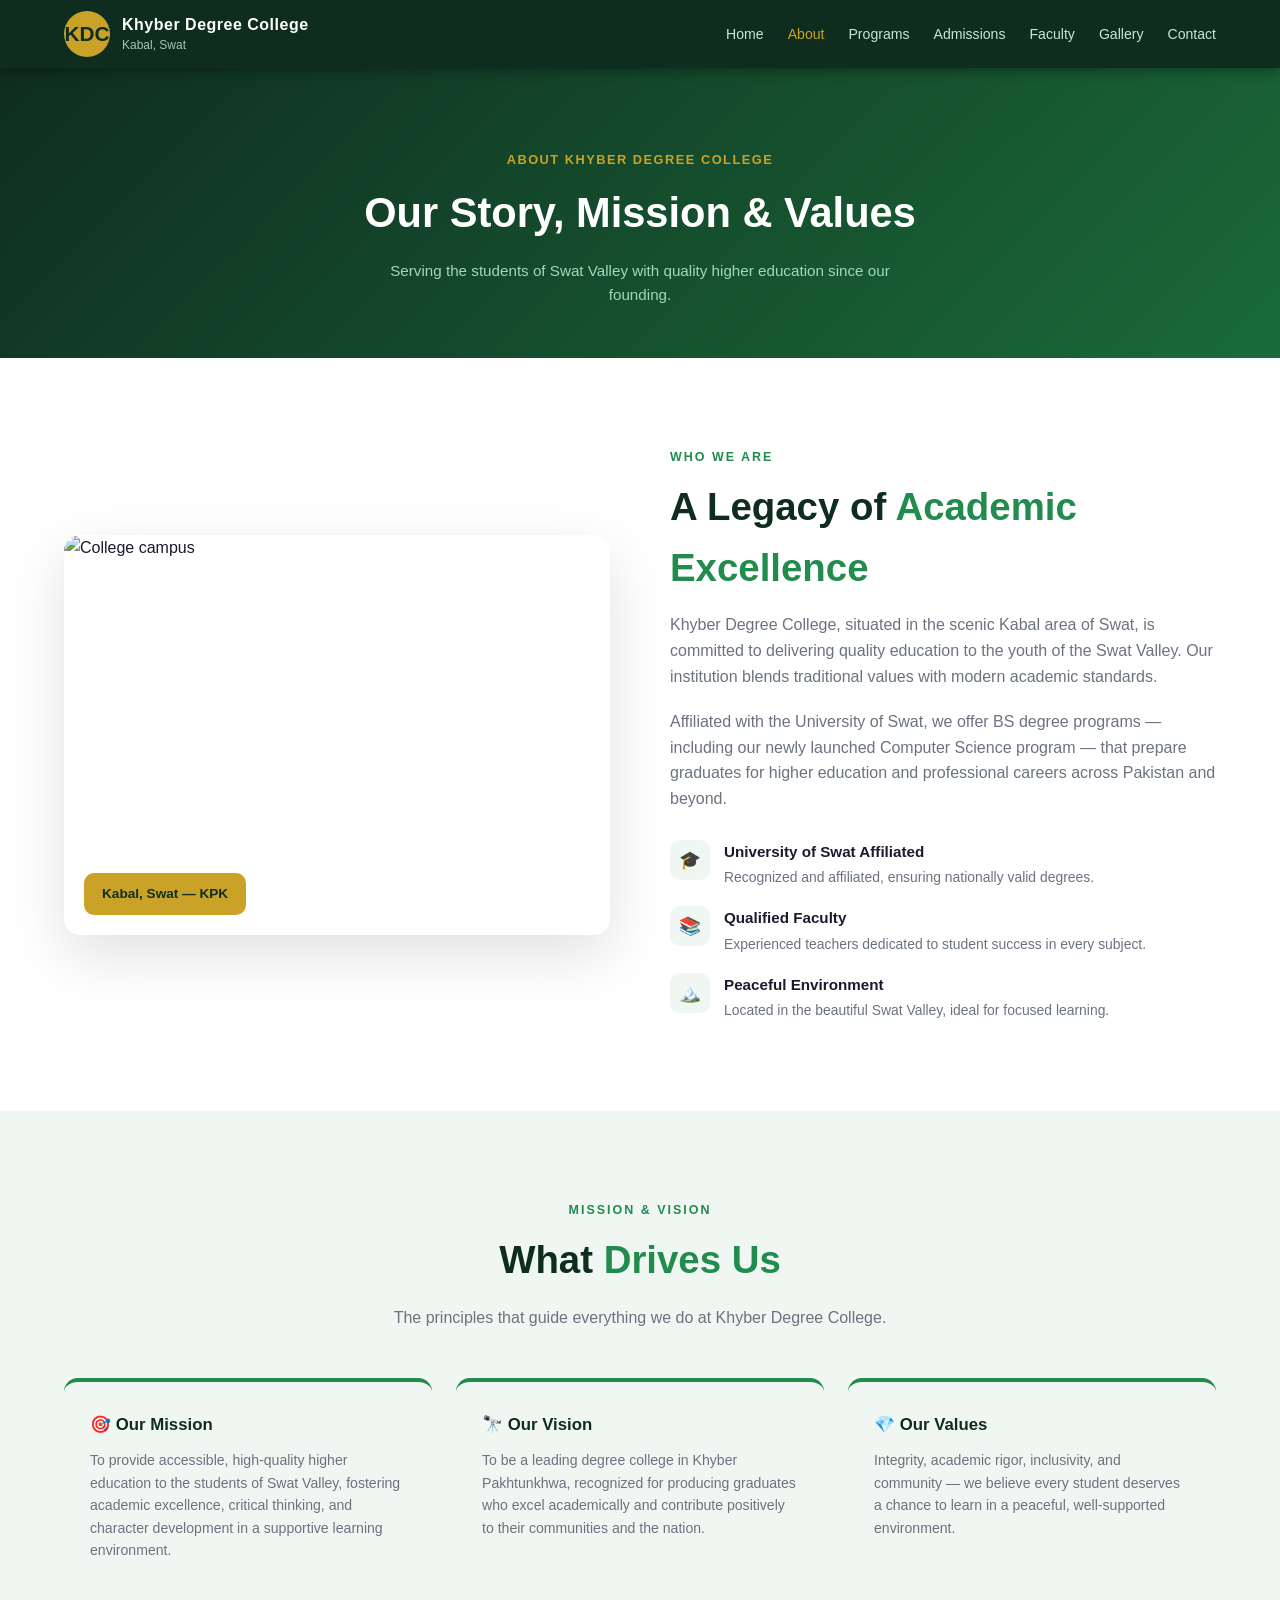
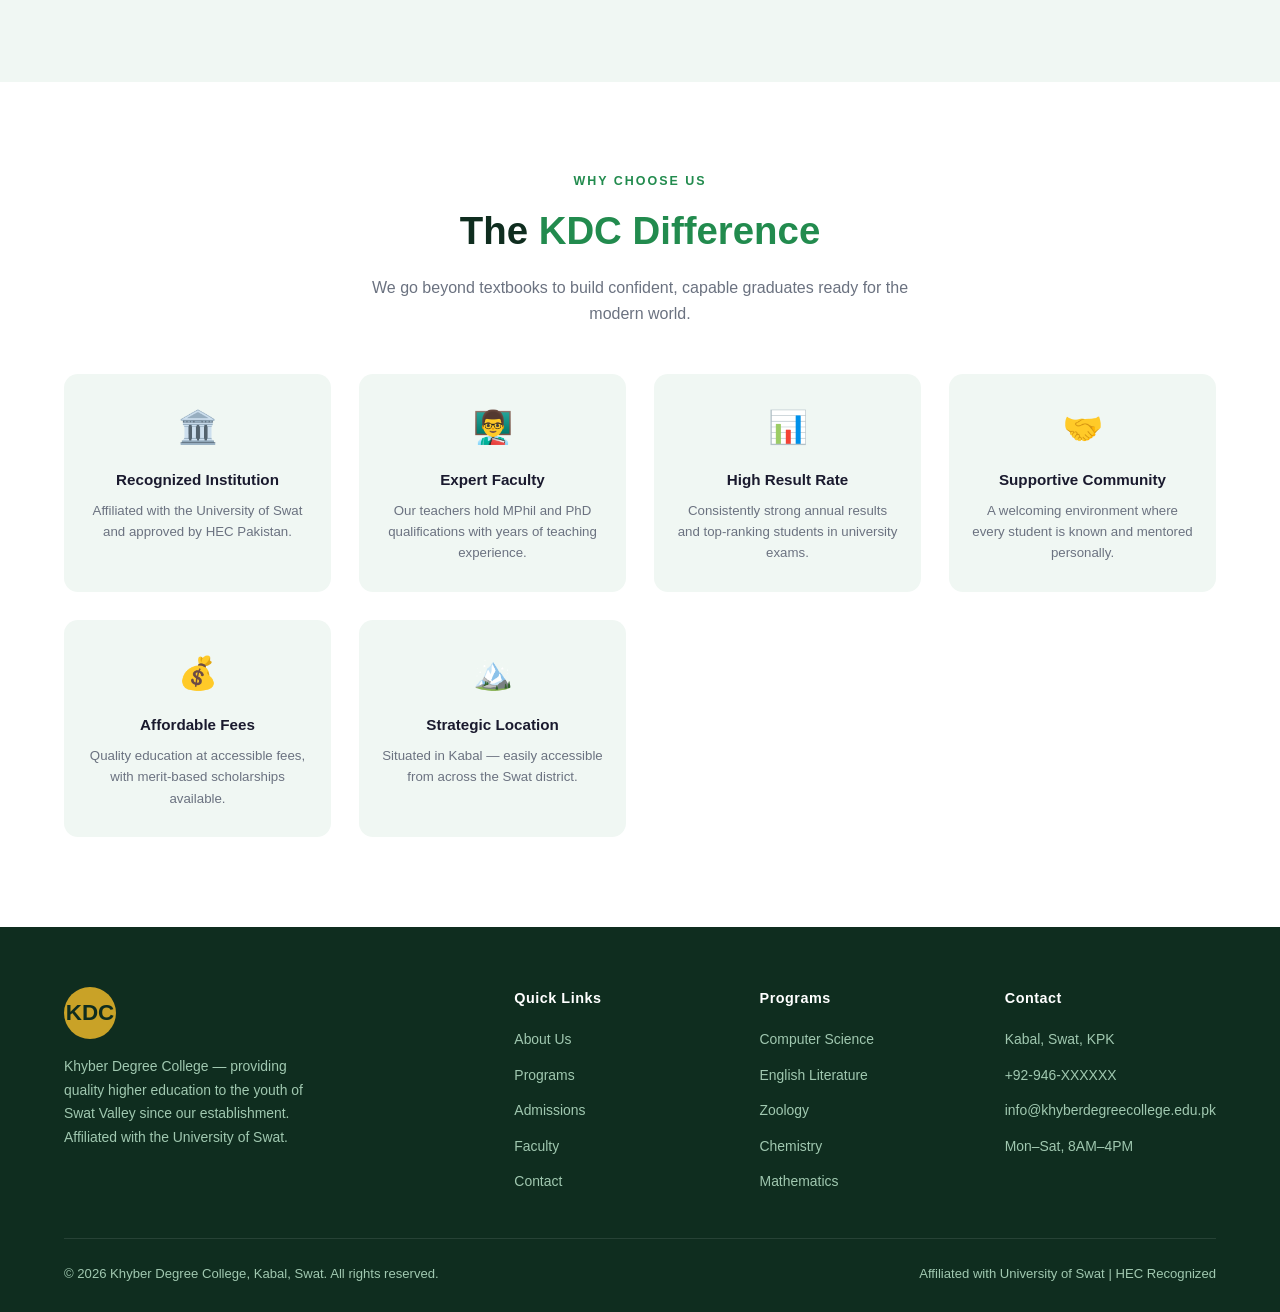
==== about.html @ 4fcd4484 "Add files via upload" ====
<!DOCTYPE html>
<html lang="en">
<head>
  <meta charset="UTF-8" />
  <meta name="viewport" content="width=device-width, initial-scale=1.0" />
  <title>About Us – Khyber Degree College</title>
  <link rel="stylesheet" href="css/style.css" />
</head>
<body>

<nav id="navbar">
  <a class="nav-brand" href="index.html">
    <div class="nav-logo">KDC</div>
    <div class="nav-title">
      <strong>Khyber Degree College</strong>
      <span>Kabal, Swat</span>
    </div>
  </a>
  <ul class="nav-links" id="navLinks">
    <li><a href="index.html">Home</a></li>
    <li><a href="about.html" class="active">About</a></li>
    <li><a href="programs.html">Programs</a></li>
    <li><a href="admissions.html">Admissions</a></li>
    <li><a href="faculty.html">Faculty</a></li>
    <li><a href="gallery.html">Gallery</a></li>
    <li><a href="contact.html">Contact</a></li>
  </ul>
  <div class="hamburger" id="hamburger" onclick="toggleMenu()">
    <span></span><span></span><span></span>
  </div>
</nav>

<div class="page-banner">
  <p class="crumb">About Khyber Degree College</p>
  <h1>Our Story, Mission &amp; Values</h1>
  <p>Serving the students of Swat Valley with quality higher education since our founding.</p>
</div>

<section class="about" id="about">
  <div class="about-grid">
    <div class="about-img">
      <img src="https://images.unsplash.com/photo-1523050854058-8df90110c9f1?w=800&q=80" alt="College campus" />
      <div class="img-badge">Kabal, Swat — KPK</div>
    </div>
    <div>
      <p class="section-label">Who We Are</p>
      <h2 class="section-title">A Legacy of <span>Academic Excellence</span></h2>
      <p style="color:var(--muted); margin-bottom:20px;">
        Khyber Degree College, situated in the scenic Kabal area of Swat, is committed to delivering quality education to the youth of the Swat Valley. Our institution blends traditional values with modern academic standards.
      </p>
      <p style="color:var(--muted);">
        Affiliated with the University of Swat, we offer BS degree programs — including our newly launched Computer Science program — that prepare graduates for higher education and professional careers across Pakistan and beyond.
      </p>
      <div class="about-points">
        <div class="about-point">
          <div class="point-icon">🎓</div>
          <div>
            <h4>University of Swat Affiliated</h4>
            <p>Recognized and affiliated, ensuring nationally valid degrees.</p>
          </div>
        </div>
        <div class="about-point">
          <div class="point-icon">📚</div>
          <div>
            <h4>Qualified Faculty</h4>
            <p>Experienced teachers dedicated to student success in every subject.</p>
          </div>
        </div>
        <div class="about-point">
          <div class="point-icon">🏔️</div>
          <div>
            <h4>Peaceful Environment</h4>
            <p>Located in the beautiful Swat Valley, ideal for focused learning.</p>
          </div>
        </div>
      </div>
    </div>
  </div>
</section>

<section class="programs">
  <div class="centered">
    <p class="section-label">Mission &amp; Vision</p>
    <h2 class="section-title">What <span>Drives Us</span></h2>
    <p class="section-desc">The principles that guide everything we do at Khyber Degree College.</p>
  </div>
  <div class="mv-grid">
    <div class="mv-card">
      <h3>🎯 Our Mission</h3>
      <p>To provide accessible, high-quality higher education to the students of Swat Valley, fostering academic excellence, critical thinking, and character development in a supportive learning environment.</p>
    </div>
    <div class="mv-card">
      <h3>🔭 Our Vision</h3>
      <p>To be a leading degree college in Khyber Pakhtunkhwa, recognized for producing graduates who excel academically and contribute positively to their communities and the nation.</p>
    </div>
    <div class="mv-card">
      <h3>💎 Our Values</h3>
      <p>Integrity, academic rigor, inclusivity, and community — we believe every student deserves a chance to learn in a peaceful, well-supported environment.</p>
    </div>
  </div>
</section>

<section class="why" id="why">
  <div class="centered">
    <p class="section-label">Why Choose Us</p>
    <h2 class="section-title">The <span>KDC Difference</span></h2>
    <p class="section-desc">We go beyond textbooks to build confident, capable graduates ready for the modern world.</p>
  </div>
  <div class="why-grid">
    <div class="why-card">
      <span class="why-icon">🏛️</span>
      <h3>Recognized Institution</h3>
      <p>Affiliated with the University of Swat and approved by HEC Pakistan.</p>
    </div>
    <div class="why-card">
      <span class="why-icon">👨‍🏫</span>
      <h3>Expert Faculty</h3>
      <p>Our teachers hold MPhil and PhD qualifications with years of teaching experience.</p>
    </div>
    <div class="why-card">
      <span class="why-icon">📊</span>
      <h3>High Result Rate</h3>
      <p>Consistently strong annual results and top-ranking students in university exams.</p>
    </div>
    <div class="why-card">
      <span class="why-icon">🤝</span>
      <h3>Supportive Community</h3>
      <p>A welcoming environment where every student is known and mentored personally.</p>
    </div>
    <div class="why-card">
      <span class="why-icon">💰</span>
      <h3>Affordable Fees</h3>
      <p>Quality education at accessible fees, with merit-based scholarships available.</p>
    </div>
    <div class="why-card">
      <span class="why-icon">🏔️</span>
      <h3>Strategic Location</h3>
      <p>Situated in Kabal — easily accessible from across the Swat district.</p>
    </div>
  </div>
</section>

<footer>
  <div class="footer-grid">
    <div class="footer-brand">
      <div class="footer-logo">KDC</div>
      <p>Khyber Degree College — providing quality higher education to the youth of Swat Valley since our establishment. Affiliated with the University of Swat.</p>
    </div>
    <div class="footer-col">
      <h4>Quick Links</h4>
      <ul>
        <li><a href="about.html">About Us</a></li>
        <li><a href="programs.html">Programs</a></li>
        <li><a href="admissions.html">Admissions</a></li>
        <li><a href="faculty.html">Faculty</a></li>
        <li><a href="contact.html">Contact</a></li>
      </ul>
    </div>
    <div class="footer-col">
      <h4>Programs</h4>
      <ul>
        <li><a href="programs.html">Computer Science</a></li>
        <li><a href="programs.html">English Literature</a></li>
        <li><a href="programs.html">Zoology</a></li>
        <li><a href="programs.html">Chemistry</a></li>
        <li><a href="programs.html">Mathematics</a></li>
      </ul>
    </div>
    <div class="footer-col">
      <h4>Contact</h4>
      <ul>
        <li><a href="contact.html">Kabal, Swat, KPK</a></li>
        <li><a href="contact.html">+92-946-XXXXXX</a></li>
        <li><a href="contact.html">info@khyberdegreecollege.edu.pk</a></li>
        <li><a href="contact.html">Mon–Sat, 8AM–4PM</a></li>
      </ul>
    </div>
  </div>
  <div class="footer-bottom">
    <span>© 2026 Khyber Degree College, Kabal, Swat. All rights reserved.</span>
    <span>Affiliated with University of Swat | HEC Recognized</span>
  </div>
</footer>

<script src="js/script.js"></script>
</body>
</html>
---- css/style.css ----
/* ── Reset & base ── */
*, *::before, *::after { box-sizing: border-box; margin: 0; padding: 0; }
html { scroll-behavior: smooth; }
body {
  font-family: 'Segoe UI', Arial, sans-serif;
  color: #1a1a2e;
  background: #f9fafb;
  line-height: 1.6;
}

/* ── Colour tokens ── */
:root {
  --green:  #1a6b3a;
  --green2: #228b4e;
  --gold:   #c9a227;
  --light:  #f0f7f3;
  --dark:   #0f2d1f;
  --text:   #2d2d2d;
  --muted:  #6b7280;
}

a { color: inherit; }
img { max-width: 100%; display: block; }

/* ── Navbar ── */
nav {
  position: fixed; top: 0; width: 100%; z-index: 999;
  background: var(--dark);
  display: flex; align-items: center; justify-content: space-between;
  padding: 0 5%;
  height: 68px;
  box-shadow: 0 2px 12px rgba(0,0,0,.4);
}
.nav-brand {
  display: flex; align-items: center; gap: 12px;
  text-decoration: none;
}
.nav-logo {
  width: 46px; height: 46px; border-radius: 50%;
  background: var(--gold);
  display: flex; align-items: center; justify-content: center;
  font-size: 1.3rem; font-weight: 900; color: var(--dark);
  flex-shrink: 0;
}
.nav-title { color: #fff; line-height: 1.2; }
.nav-title strong { display: block; font-size: 1rem; letter-spacing: .5px; }
.nav-title span { font-size: .75rem; color: #a0c8b0; }
.nav-links { display: flex; gap: 24px; list-style: none; }
.nav-links a {
  color: #c8e6d4; text-decoration: none;
  font-size: .88rem; font-weight: 500;
  transition: color .2s;
}
.nav-links a:hover, .nav-links a.active { color: var(--gold); }
.hamburger { display: none; flex-direction: column; gap: 5px; cursor: pointer; }
.hamburger span { width: 24px; height: 2px; background: #fff; transition: .3s; }

/* ── Hero (home) ── */
.hero {
  min-height: 100vh;
  background:
    linear-gradient(160deg, rgba(15,45,31,.88) 0%, rgba(26,107,58,.72) 60%, rgba(201,162,39,.25) 100%),
    url('https://images.unsplash.com/photo-1562774053-701939374585?w=1600&q=80') center/cover no-repeat;
  display: flex; align-items: center; justify-content: center;
  text-align: center;
  padding: 120px 5% 80px;
}
.hero-content { max-width: 780px; }
.hero-badge {
  display: inline-block;
  background: var(--gold); color: var(--dark);
  font-size: .78rem; font-weight: 700; letter-spacing: 1.5px;
  text-transform: uppercase; padding: 5px 16px; border-radius: 20px;
  margin-bottom: 22px;
}
.hero h1 {
  font-size: clamp(2rem, 5vw, 3.6rem);
  color: #fff; font-weight: 800; line-height: 1.15;
  text-shadow: 0 2px 12px rgba(0,0,0,.4);
  margin-bottom: 16px;
}
.hero h1 em { color: var(--gold); font-style: normal; }
.hero p {
  font-size: 1.1rem; color: #cde8d8;
  max-width: 560px; margin: 0 auto 36px;
}
.hero-buttons { display: flex; gap: 14px; justify-content: center; flex-wrap: wrap; }
.btn {
  padding: 13px 30px; border-radius: 8px; font-size: .95rem;
  font-weight: 600; cursor: pointer; text-decoration: none;
  border: 2px solid transparent; transition: all .25s;
  display: inline-block;
}
.btn-primary { background: var(--gold); color: var(--dark); border-color: var(--gold); }
.btn-primary:hover { background: #b8900f; border-color: #b8900f; }
.btn-outline { background: transparent; color: #fff; border-color: #fff; }
.btn-outline:hover { background: #fff; color: var(--dark); }

/* ── Page banner (inner pages) ── */
.page-banner {
  margin-top: 68px;
  padding: 70px 5% 50px;
  background: linear-gradient(135deg, var(--dark) 0%, var(--green) 100%);
  text-align: center;
}
.page-banner .crumb {
  color: var(--gold); font-size: .8rem; font-weight: 700;
  letter-spacing: 1.5px; text-transform: uppercase; margin-bottom: 10px;
}
.page-banner h1 { color: #fff; font-size: clamp(1.8rem, 4vw, 2.6rem); font-weight: 800; }
.page-banner p { color: #a0d8bc; max-width: 560px; margin: 12px auto 0; font-size: .95rem; }

/* ── Stats strip ── */
.stats {
  background: var(--green);
  display: flex; flex-wrap: wrap; justify-content: center; gap: 0;
}
.stat {
  flex: 1 1 180px; text-align: center;
  padding: 32px 20px; border-right: 1px solid rgba(255,255,255,.15);
}
.stat:last-child { border-right: none; }
.stat .num { font-size: 2.2rem; font-weight: 800; color: var(--gold); }
.stat .lbl { font-size: .85rem; color: #a0d8bc; margin-top: 4px; }

/* ── Section shared ── */
section { padding: 90px 5%; }
.section-label {
  font-size: .78rem; font-weight: 700; letter-spacing: 2px;
  text-transform: uppercase; color: var(--green2); margin-bottom: 8px;
}
.section-title {
  font-size: clamp(1.6rem, 3vw, 2.4rem);
  font-weight: 800; color: var(--dark); margin-bottom: 14px;
}
.section-title span { color: var(--green2); }
.section-desc { color: var(--muted); max-width: 580px; margin-bottom: 48px; }
.centered { text-align: center; }
.centered .section-desc { margin-left: auto; margin-right: auto; }

/* ── About ── */
.about { background: #fff; }
.about-grid {
  display: grid; grid-template-columns: 1fr 1fr; gap: 60px; align-items: center;
}
.about-img {
  border-radius: 16px; overflow: hidden;
  box-shadow: 0 20px 60px rgba(0,0,0,.12);
  position: relative;
}
.about-img img { width: 100%; height: 400px; object-fit: cover; display: block; }
.about-img .img-badge {
  position: absolute; bottom: 20px; left: 20px;
  background: var(--gold); color: var(--dark);
  padding: 10px 18px; border-radius: 10px;
  font-weight: 700; font-size: .85rem;
}
.about-points { display: flex; flex-direction: column; gap: 18px; margin-top: 28px; }
.about-point {
  display: flex; gap: 14px; align-items: flex-start;
}
.point-icon {
  width: 40px; height: 40px; border-radius: 10px;
  background: var(--light); color: var(--green2);
  font-size: 1.1rem;
  display: flex; align-items: center; justify-content: center;
  flex-shrink: 0;
}
.about-point h4 { font-size: .95rem; font-weight: 700; margin-bottom: 2px; }
.about-point p { font-size: .87rem; color: var(--muted); }

.mv-grid {
  display: grid; grid-template-columns: repeat(auto-fit, minmax(240px, 1fr));
  gap: 24px; margin-top: 20px;
}
.mv-card {
  background: var(--light); border-radius: 14px; padding: 30px 26px;
  border-top: 4px solid var(--green2);
}
.mv-card h3 { font-size: 1.05rem; font-weight: 700; margin-bottom: 10px; color: var(--dark); }
.mv-card p { font-size: .88rem; color: var(--muted); }

/* ── Programs ── */
.programs { background: var(--light); }
.programs-grid {
  display: grid;
  grid-template-columns: repeat(auto-fit, minmax(240px, 1fr));
  gap: 24px;
}
.program-card {
  background: #fff; border-radius: 14px;
  padding: 32px 26px;
  box-shadow: 0 4px 20px rgba(0,0,0,.07);
  border-top: 4px solid var(--green2);
  transition: transform .25s, box-shadow .25s;
}
.program-card:hover { transform: translateY(-6px); box-shadow: 0 12px 36px rgba(0,0,0,.13); }
.prog-icon {
  width: 52px; height: 52px; border-radius: 14px;
  background: var(--light); color: var(--green2);
  font-size: 1.5rem;
  display: flex; align-items: center; justify-content: center;
  margin-bottom: 18px;
}
.program-card h3 { font-size: 1.05rem; font-weight: 700; margin-bottom: 8px; }
.program-card p { font-size: .85rem; color: var(--muted); line-height: 1.6; }
.prog-badge {
  display: inline-block; margin-top: 14px;
  background: var(--light); color: var(--green2);
  font-size: .75rem; font-weight: 600; padding: 4px 12px; border-radius: 20px;
}
.prog-badge.new { background: var(--gold); color: var(--dark); }
.program-card { cursor: pointer; }
.prog-hint {
  display: block; margin-top: 14px;
  font-size: .78rem; font-weight: 600; color: var(--green2);
}

/* ── Program detail modal ── */
.modal-overlay {
  display: none; position: fixed; inset: 0; z-index: 1200;
  background: rgba(15,45,31,.65);
  align-items: center; justify-content: center;
  padding: 24px;
}
.modal-overlay.open { display: flex; }
.modal-box {
  background: #fff; border-radius: 18px;
  max-width: 560px; width: 100%;
  max-height: 85vh; overflow-y: auto;
  padding: 40px 36px;
  position: relative;
  box-shadow: 0 30px 80px rgba(0,0,0,.35);
}
.modal-close {
  position: absolute; top: 18px; right: 18px;
  width: 34px; height: 34px; border-radius: 50%;
  background: var(--light); color: var(--dark);
  border: none; font-size: 1.1rem; cursor: pointer;
  display: flex; align-items: center; justify-content: center;
  transition: background .2s;
}
.modal-close:hover { background: #e2e8e4; }
.modal-icon {
  width: 56px; height: 56px; border-radius: 14px;
  background: var(--light); color: var(--green2);
  font-size: 1.6rem;
  display: flex; align-items: center; justify-content: center;
  margin-bottom: 18px;
}
.modal-box h2 { font-size: 1.4rem; font-weight: 800; color: var(--dark); margin-bottom: 6px; }
.modal-box .modal-badge {
  display: inline-block; background: var(--light); color: var(--green2);
  font-size: .75rem; font-weight: 600; padding: 4px 12px; border-radius: 20px;
  margin-bottom: 18px;
}
.modal-box h3 {
  font-size: .85rem; font-weight: 700; letter-spacing: .5px; text-transform: uppercase;
  color: var(--green2); margin: 22px 0 12px;
}
.modal-subjects { list-style: none; display: flex; flex-direction: column; gap: 8px; }
.modal-subjects li {
  display: flex; align-items: flex-start; gap: 10px;
  font-size: .88rem; color: var(--text);
}
.modal-subjects li::before {
  content: '✓'; color: var(--green2); font-weight: 800; flex-shrink: 0;
}
.modal-careers { display: flex; flex-wrap: wrap; gap: 8px; }
.modal-careers span {
  background: var(--light); color: var(--dark);
  font-size: .8rem; padding: 6px 14px; border-radius: 20px;
}
.modal-note {
  margin-top: 22px; padding: 14px 16px; border-radius: 10px;
  background: var(--light); border-left: 4px solid var(--gold);
  font-size: .8rem; color: var(--muted);
}

/* ── Why us ── */
.why { background: #fff; }
.why-grid {
  display: grid; grid-template-columns: repeat(auto-fit, minmax(220px, 1fr));
  gap: 28px;
}
.why-card {
  background: var(--light); border-radius: 14px;
  padding: 28px 22px; text-align: center;
  transition: background .25s;
}
.why-card:hover { background: var(--green); }
.why-card:hover .why-icon,
.why-card:hover h3,
.why-card:hover p { color: #fff; }
.why-icon { font-size: 2rem; margin-bottom: 14px; color: var(--green2); display: block; }
.why-card h3 { font-size: .95rem; font-weight: 700; margin-bottom: 8px; }
.why-card p { font-size: .83rem; color: var(--muted); }

/* ── Gallery ── */
.gallery { background: var(--light); }
.gallery-grid {
  display: grid;
  grid-template-columns: repeat(3, 1fr);
  grid-template-rows: 200px 200px;
  gap: 14px;
}
.gallery-item { border-radius: 12px; overflow: hidden; }
.gallery-item:first-child { grid-column: span 2; }
.gallery-item img {
  width: 100%; height: 100%; object-fit: cover;
  transition: transform .4s;
}
.gallery-item:hover img { transform: scale(1.06); }

.gallery-full {
  display: grid;
  grid-template-columns: repeat(auto-fit, minmax(260px, 1fr));
  gap: 18px;
}
.gallery-full .gallery-item { height: 220px; }
.gallery-full .gallery-item img { height: 100%; }

/* ── Admission ── */
.admission {
  background: linear-gradient(135deg, var(--dark) 0%, var(--green) 100%);
  text-align: center;
}
.admission .section-title { color: #fff; }
.admission .section-label { color: var(--gold); }
.admission .section-desc { color: #a0d8bc; margin-left: auto; margin-right: auto; }
.admission-steps {
  display: flex; flex-wrap: wrap; justify-content: center; gap: 24px; margin-bottom: 42px;
}
.step {
  background: rgba(255,255,255,.1); border: 1px solid rgba(255,255,255,.15);
  border-radius: 12px; padding: 24px 20px; width: 180px; text-align: center;
}
.step-num {
  width: 38px; height: 38px; border-radius: 50%;
  background: var(--gold); color: var(--dark);
  font-weight: 800; font-size: 1rem;
  display: flex; align-items: center; justify-content: center;
  margin: 0 auto 12px;
}
.step h4 { color: #fff; font-size: .9rem; font-weight: 600; }

.req-grid {
  display: grid; grid-template-columns: repeat(auto-fit, minmax(220px, 1fr));
  gap: 20px; text-align: left; margin: 30px 0;
}
.req-card {
  background: #fff; border-radius: 12px; padding: 24px;
  box-shadow: 0 4px 20px rgba(0,0,0,.06);
}
.req-card h4 { color: var(--dark); font-size: .95rem; margin-bottom: 8px; }
.req-card p, .req-card ul { color: var(--muted); font-size: .85rem; }
.req-card ul { padding-left: 18px; }

/* ── Faculty ── */
.faculty { background: #fff; }
.faculty-grid {
  display: grid; grid-template-columns: repeat(auto-fit, minmax(230px, 1fr));
  gap: 24px;
}
.faculty-card {
  background: var(--light); border-radius: 14px; padding: 28px 22px; text-align: center;
}
.faculty-avatar {
  width: 72px; height: 72px; border-radius: 50%;
  background: var(--green2); color: #fff;
  display: flex; align-items: center; justify-content: center;
  font-size: 1.4rem; font-weight: 800;
  margin: 0 auto 16px;
}
.faculty-card h3 { font-size: .98rem; font-weight: 700; color: var(--dark); }
.faculty-card .role { font-size: .82rem; color: var(--green2); font-weight: 600; margin: 4px 0 8px; }
.faculty-card p { font-size: .82rem; color: var(--muted); }
.faculty-note {
  background: var(--light); border-left: 4px solid var(--gold);
  padding: 18px 22px; border-radius: 8px; margin-bottom: 40px;
  font-size: .88rem; color: var(--muted);
}

/* ── Contact ── */
.contact { background: #fff; }
.contact-grid { display: grid; grid-template-columns: 1fr 1fr; gap: 60px; }
.contact-info { display: flex; flex-direction: column; gap: 24px; }
.contact-item { display: flex; gap: 16px; align-items: flex-start; }
.contact-icon {
  width: 46px; height: 46px; border-radius: 12px;
  background: var(--light); color: var(--green2);
  font-size: 1.2rem;
  display: flex; align-items: center; justify-content: center; flex-shrink: 0;
}
.contact-item h4 { font-weight: 700; font-size: .9rem; margin-bottom: 4px; }
.contact-item p { font-size: .87rem; color: var(--muted); }
.contact-form { display: flex; flex-direction: column; gap: 16px; }
.form-row { display: grid; grid-template-columns: 1fr 1fr; gap: 16px; }
.contact-form input,
.contact-form textarea,
.contact-form select {
  padding: 13px 16px; border: 2px solid #e5e7eb; border-radius: 8px;
  font-size: .9rem; font-family: inherit; color: var(--text);
  outline: none; transition: border-color .2s; background: #fff;
  width: 100%;
}
.contact-form input:focus,
.contact-form textarea:focus,
.contact-form select:focus { border-color: var(--green2); }
.contact-form textarea { resize: vertical; min-height: 120px; }
.contact-form .btn { width: 100%; text-align: center; border: none; }

.map-placeholder {
  margin-top: 60px; height: 320px; border-radius: 16px;
  background: var(--light); display: flex; align-items: center; justify-content: center;
  color: var(--muted); font-size: .9rem; text-align: center; border: 2px dashed #d1d5db;
}

/* ── Footer ── */
footer {
  background: var(--dark);
  padding: 60px 5% 28px;
  color: #a0c8b0;
}
.footer-grid {
  display: grid; grid-template-columns: 2fr 1fr 1fr 1fr;
  gap: 40px; margin-bottom: 44px;
}
.footer-brand { }
.footer-logo {
  width: 52px; height: 52px; border-radius: 50%;
  background: var(--gold); color: var(--dark);
  font-size: 1.4rem; font-weight: 900;
  display: flex; align-items: center; justify-content: center;
  margin-bottom: 16px;
}
.footer-brand p { font-size: .87rem; line-height: 1.7; max-width: 260px; }
.footer-col h4 {
  color: #fff; font-size: .9rem; font-weight: 700;
  margin-bottom: 16px; letter-spacing: .5px;
}
.footer-col ul { list-style: none; display: flex; flex-direction: column; gap: 10px; }
.footer-col a {
  color: #a0c8b0; text-decoration: none; font-size: .87rem;
  transition: color .2s;
}
.footer-col a:hover { color: var(--gold); }
.footer-bottom {
  border-top: 1px solid rgba(255,255,255,.1);
  padding-top: 24px;
  display: flex; justify-content: space-between; align-items: center;
  flex-wrap: wrap; gap: 12px;
  font-size: .82rem;
}

/* ── Responsive ── */
@media (max-width: 900px) {
  .about-grid, .contact-grid, .footer-grid { grid-template-columns: 1fr; }
  .gallery-grid { grid-template-columns: 1fr 1fr; }
  .gallery-item:first-child { grid-column: span 2; }
  .footer-grid { grid-template-columns: 1fr 1fr; }
}
@media (max-width: 640px) {
  .nav-links { display: none; }
  .nav-links.open {
    display: flex; flex-direction: column;
    position: absolute; top: 68px; left: 0; width: 100%;
    background: var(--dark); padding: 20px 5%;
    gap: 18px;
  }
  .hamburger { display: flex; }
  .gallery-grid { grid-template-columns: 1fr; }
  .gallery-item:first-child { grid-column: span 1; }
  .form-row { grid-template-columns: 1fr; }
  .footer-grid { grid-template-columns: 1fr; }
  .footer-bottom { flex-direction: column; text-align: center; }
}
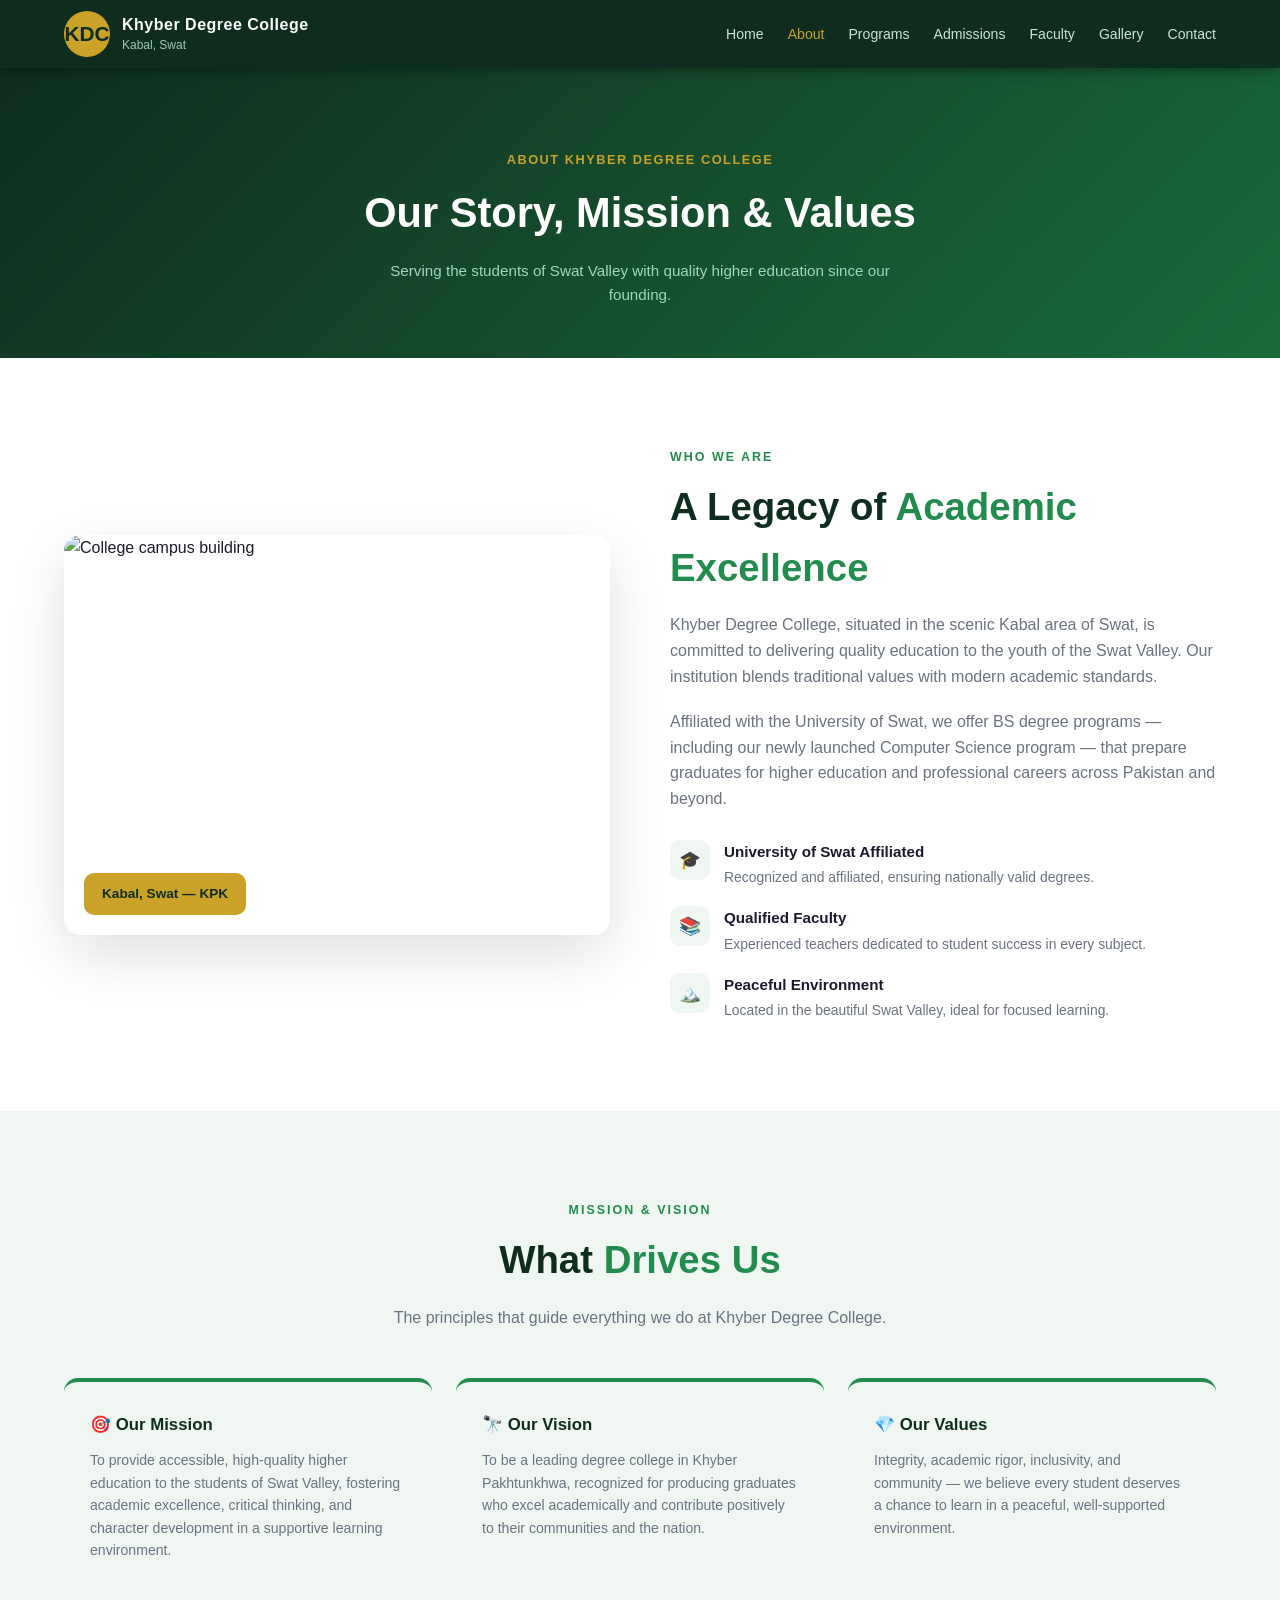
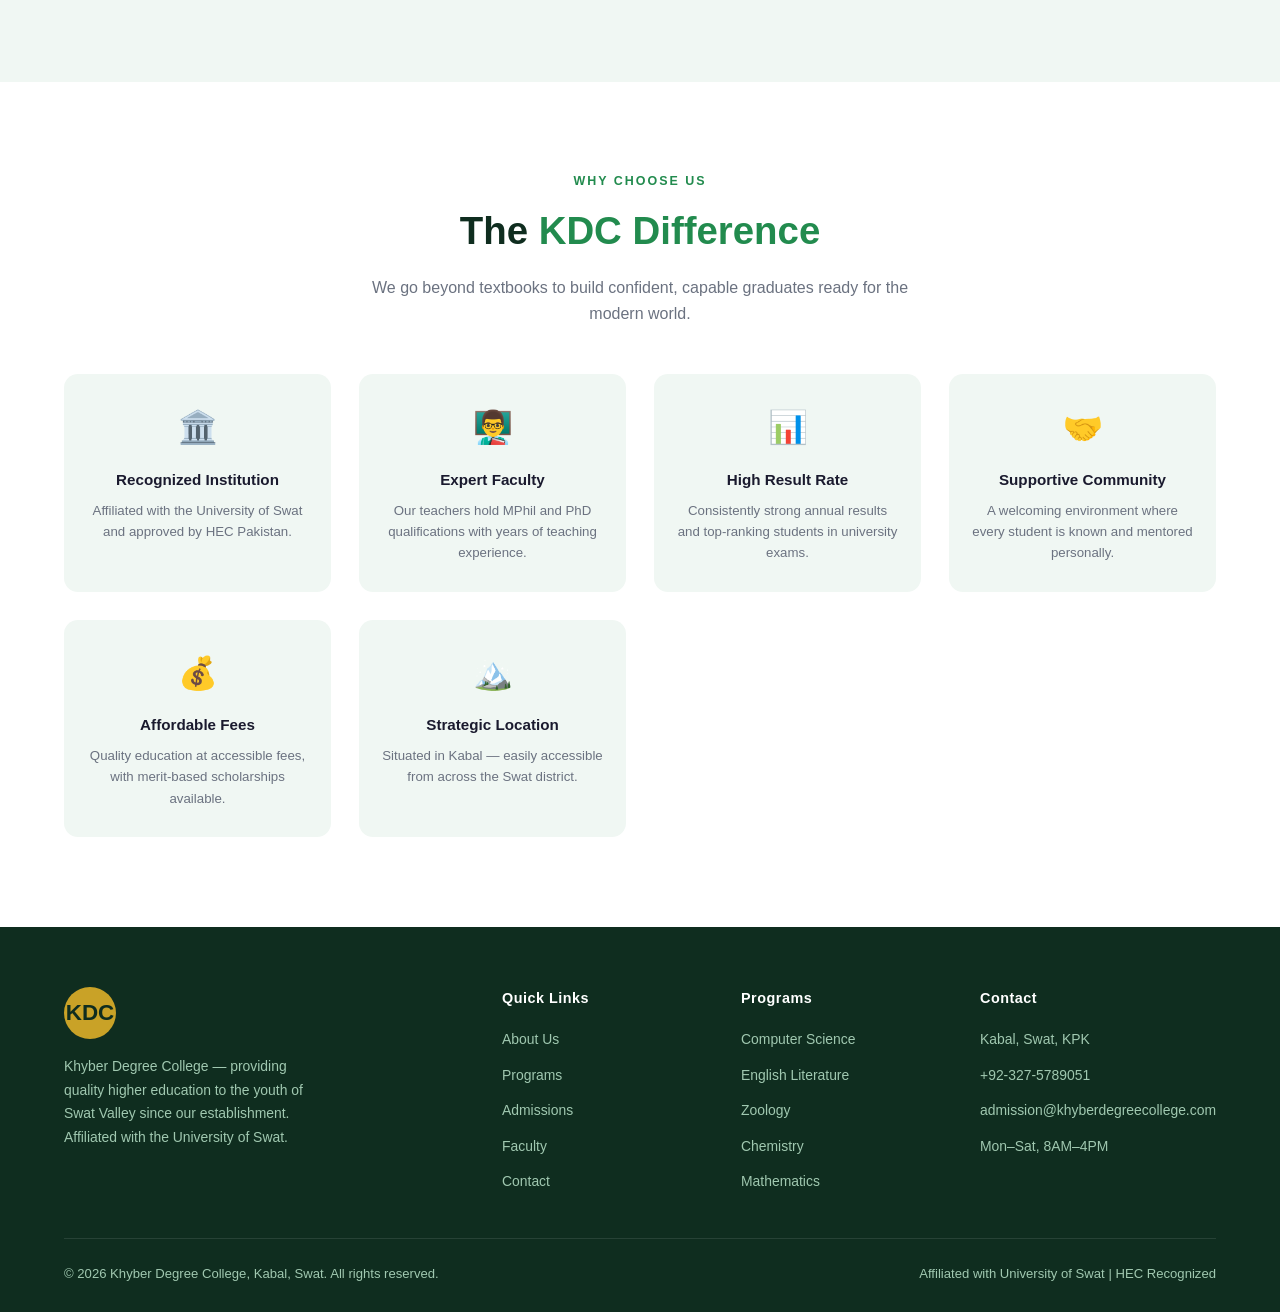
==== commit a33642fe: "Add files via upload" ====
--- a/about.html
+++ b/about.html
@@ -39,7 +39,7 @@
 <section class="about" id="about">
   <div class="about-grid">
     <div class="about-img">
-      <img src="https://images.unsplash.com/photo-1523050854058-8df90110c9f1?w=800&q=80" alt="College campus" />
+      <img src="https://images.unsplash.com/photo-1696264940490-ff9e371c324c?w=800&q=80" alt="College campus building" />
       <div class="img-badge">Kabal, Swat — KPK</div>
     </div>
     <div>
@@ -170,8 +170,8 @@
       <h4>Contact</h4>
       <ul>
         <li><a href="contact.html">Kabal, Swat, KPK</a></li>
-        <li><a href="contact.html">+92-946-XXXXXX</a></li>
-        <li><a href="contact.html">info@khyberdegreecollege.edu.pk</a></li>
+        <li><a href="contact.html">+92-327-5789051</a></li>
+        <li><a href="mailto:admission@khyberdegreecollege.com">admission@khyberdegreecollege.com</a></li>
         <li><a href="contact.html">Mon–Sat, 8AM–4PM</a></li>
       </ul>
     </div>
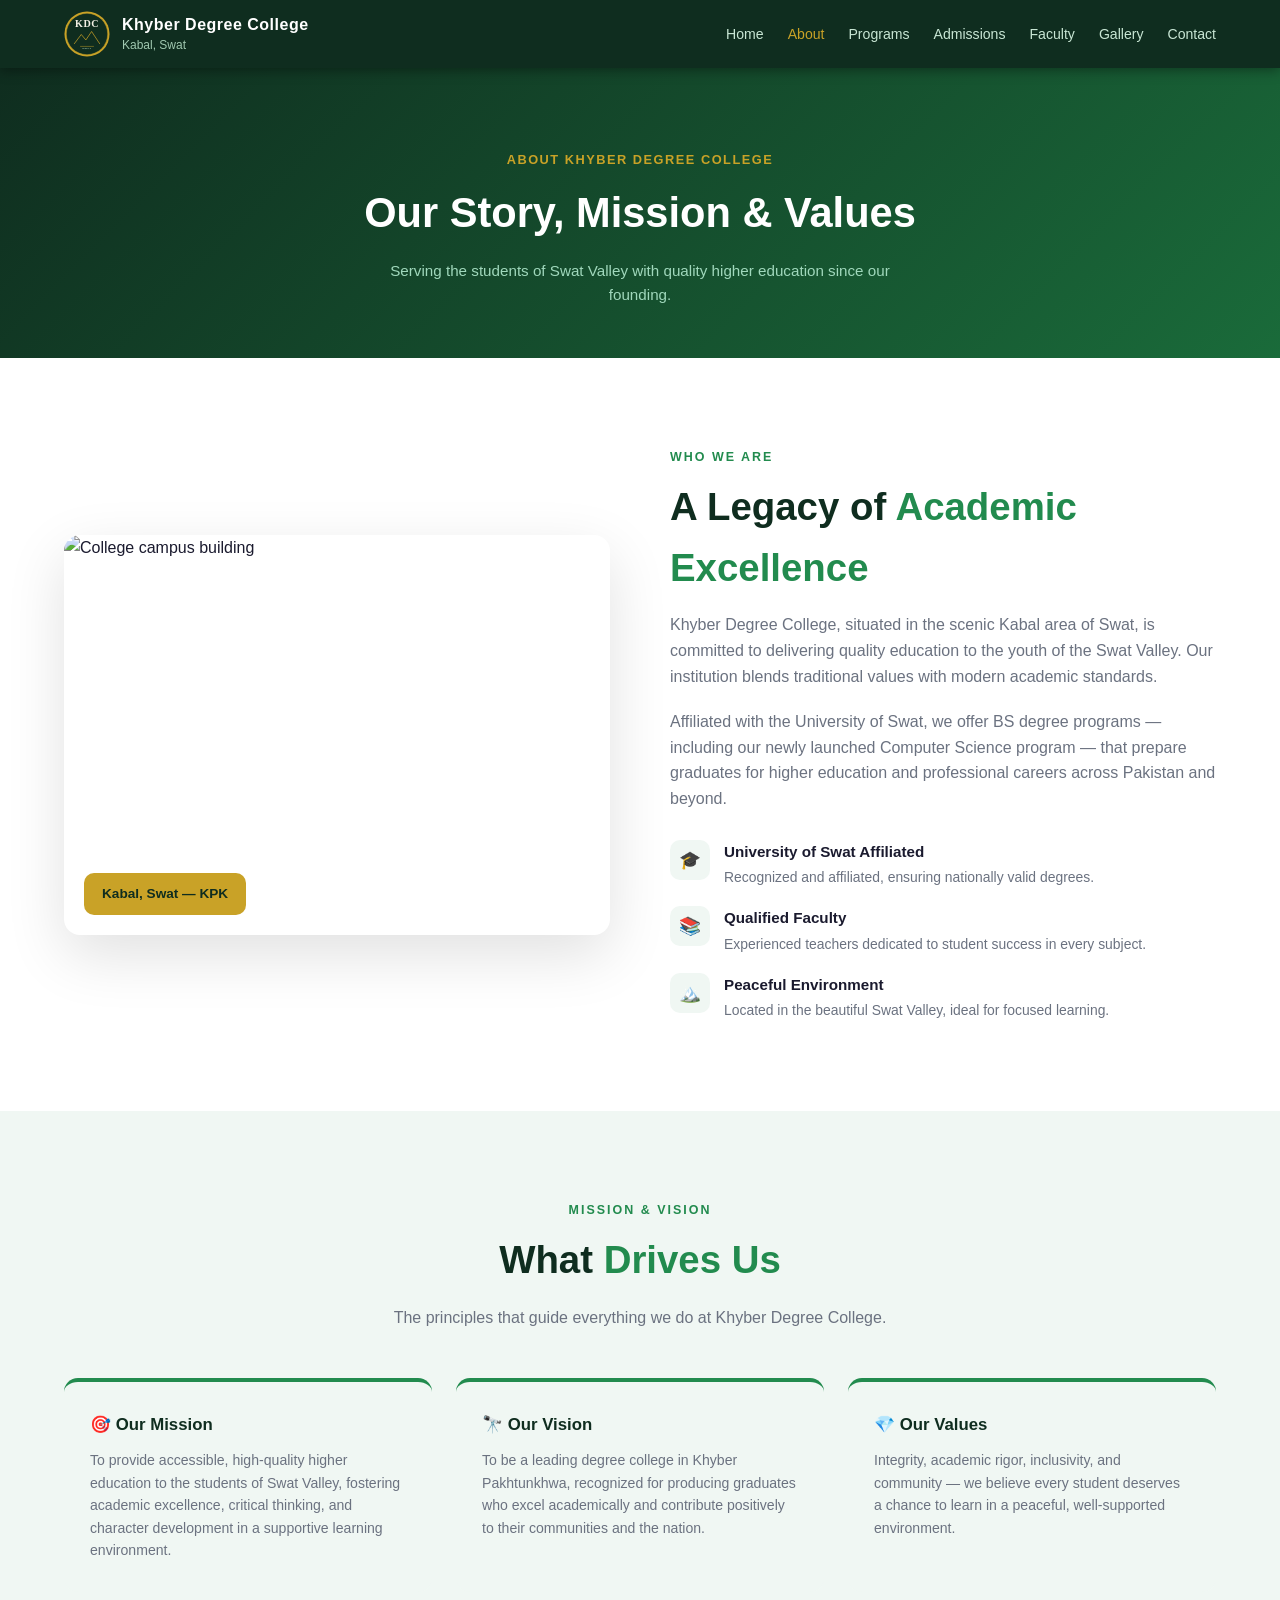
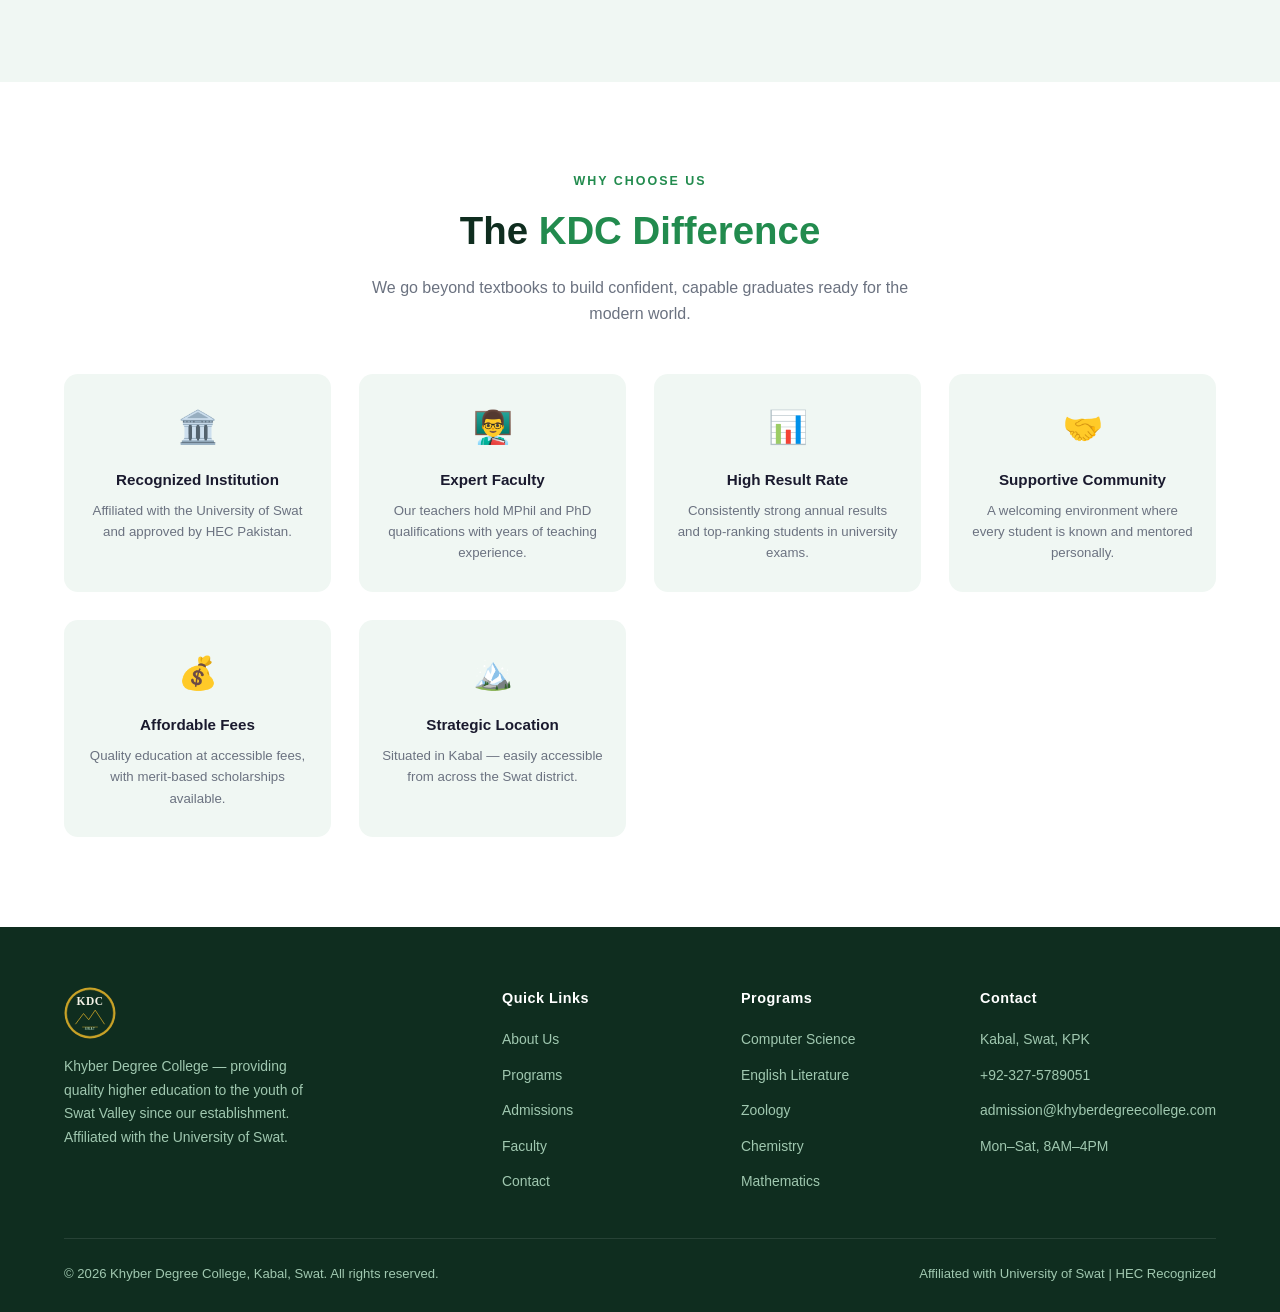
==== commit d31dbcd4: "Add files via upload" ====
--- a/about.html
+++ b/about.html
@@ -4,13 +4,14 @@
   <meta charset="UTF-8" />
   <meta name="viewport" content="width=device-width, initial-scale=1.0" />
   <title>About Us – Khyber Degree College</title>
+  <link rel="icon" type="image/svg+xml" href="images/kdc-logo.svg" />
   <link rel="stylesheet" href="css/style.css" />
 </head>
 <body>
 
 <nav id="navbar">
   <a class="nav-brand" href="index.html">
-    <div class="nav-logo">KDC</div>
+    <div class="nav-logo" style="background:none;"><svg width="46" height="46" viewBox="0 0 200 200" style="display:block;flex-shrink:0;"><circle cx="100" cy="100" r="98" fill="#c9a227"/><circle cx="100" cy="100" r="90" fill="#0f2d1f"/><circle cx="100" cy="100" r="90" fill="none" stroke="#c9a227" stroke-width="2"/><text x="100" y="70" text-anchor="middle" font-family="Georgia, serif" font-weight="700" font-size="44" fill="#f4f1e6" letter-spacing="2">KDC</text><path d="M45,142 L75,102 L95,126 L120,89 L155,142" fill="none" stroke="#c9a227" stroke-width="3.5" stroke-linejoin="round" stroke-linecap="round" opacity="0.9"/><line x1="70" y1="154" x2="130" y2="154" stroke="#c9a227" stroke-width="2"/><text x="100" y="167" text-anchor="middle" font-family="Arial" font-weight="700" font-size="11" fill="#a0c8b0" letter-spacing="2.5">SWAT</text></svg></div>
     <div class="nav-title">
       <strong>Khyber Degree College</strong>
       <span>Kabal, Swat</span>
@@ -143,7 +144,7 @@
 <footer>
   <div class="footer-grid">
     <div class="footer-brand">
-      <div class="footer-logo">KDC</div>
+      <div class="footer-logo" style="background:none;"><svg width="52" height="52" viewBox="0 0 200 200" style="display:block;"><circle cx="100" cy="100" r="98" fill="#c9a227"/><circle cx="100" cy="100" r="90" fill="#0f2d1f"/><circle cx="100" cy="100" r="90" fill="none" stroke="#c9a227" stroke-width="2"/><text x="100" y="70" text-anchor="middle" font-family="Georgia, serif" font-weight="700" font-size="44" fill="#f4f1e6" letter-spacing="2">KDC</text><path d="M45,142 L75,102 L95,126 L120,89 L155,142" fill="none" stroke="#c9a227" stroke-width="3.5" stroke-linejoin="round" stroke-linecap="round" opacity="0.9"/><line x1="70" y1="154" x2="130" y2="154" stroke="#c9a227" stroke-width="2"/><text x="100" y="167" text-anchor="middle" font-family="Arial" font-weight="700" font-size="11" fill="#a0c8b0" letter-spacing="2.5">SWAT</text></svg></div>
       <p>Khyber Degree College — providing quality higher education to the youth of Swat Valley since our establishment. Affiliated with the University of Swat.</p>
     </div>
     <div class="footer-col">
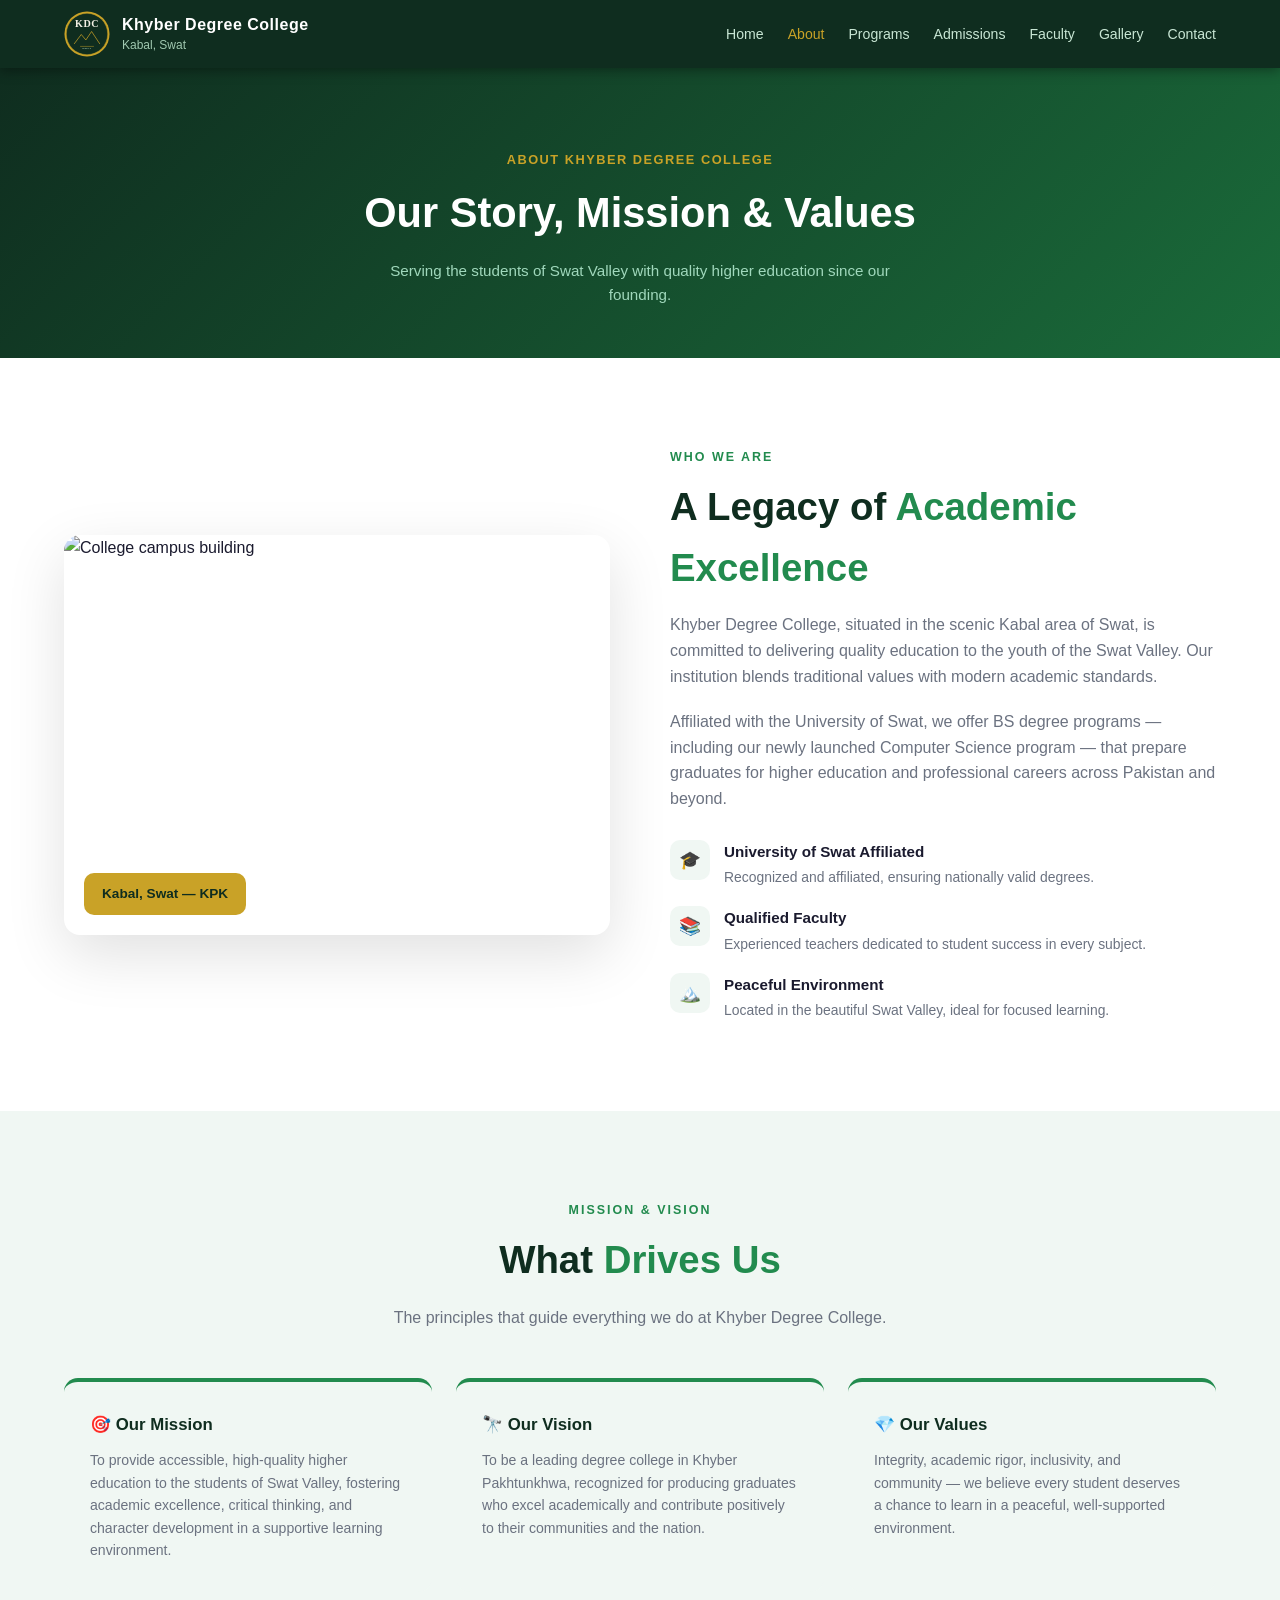
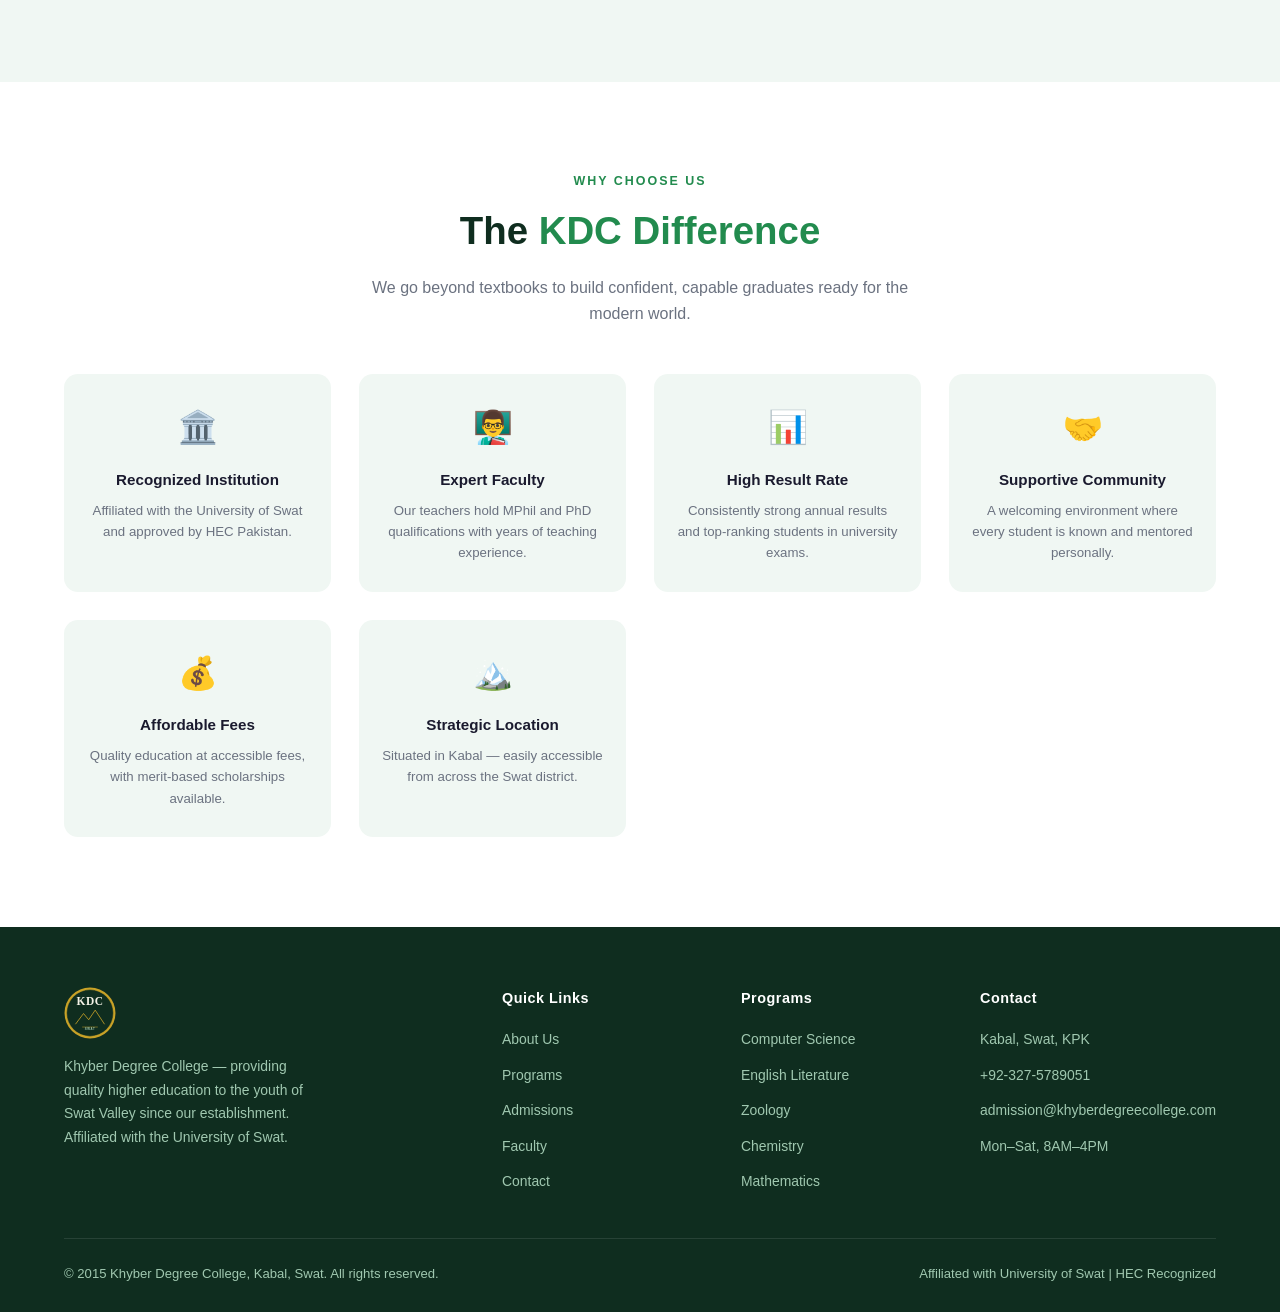
==== commit 53926eb2: "Add files via upload" ====
--- a/about.html
+++ b/about.html
@@ -178,7 +178,7 @@
     </div>
   </div>
   <div class="footer-bottom">
-    <span>© 2026 Khyber Degree College, Kabal, Swat. All rights reserved.</span>
+    <span>© 2015 Khyber Degree College, Kabal, Swat. All rights reserved.</span>
     <span>Affiliated with University of Swat | HEC Recognized</span>
   </div>
 </footer>
